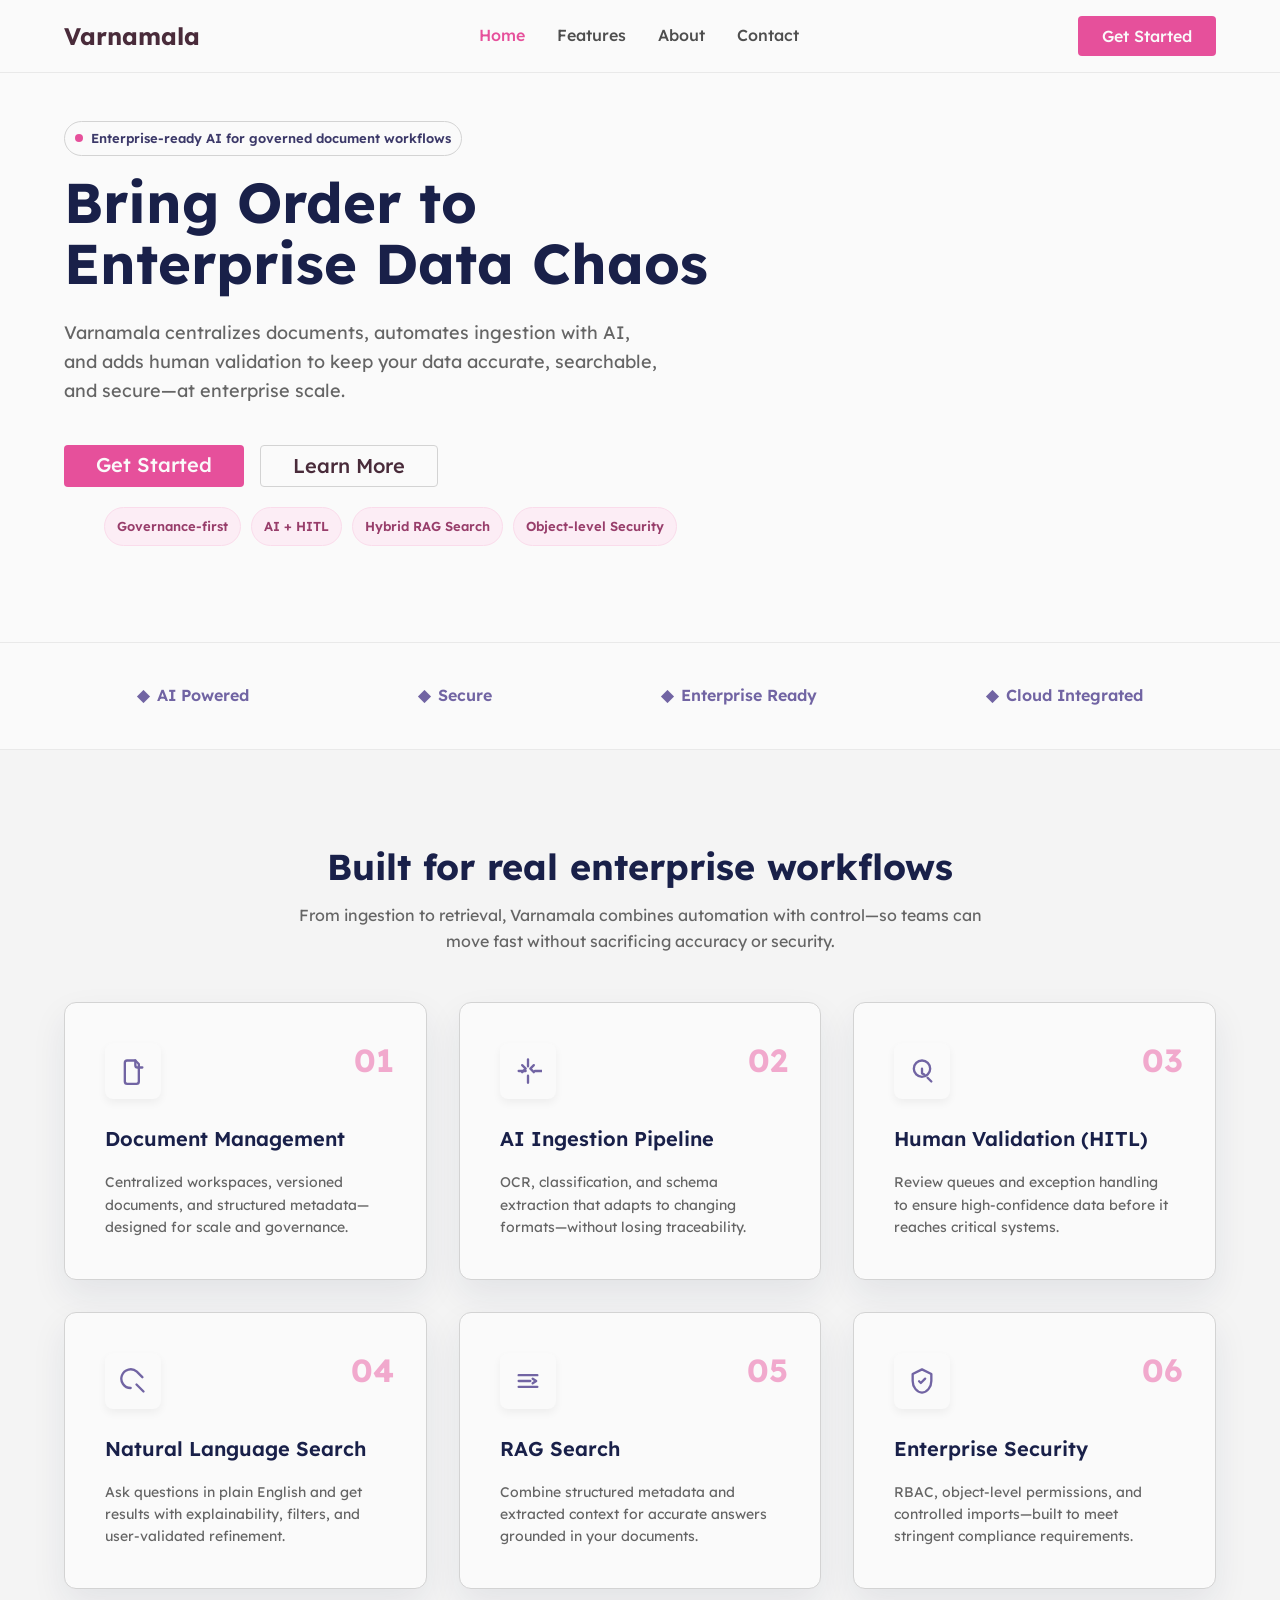
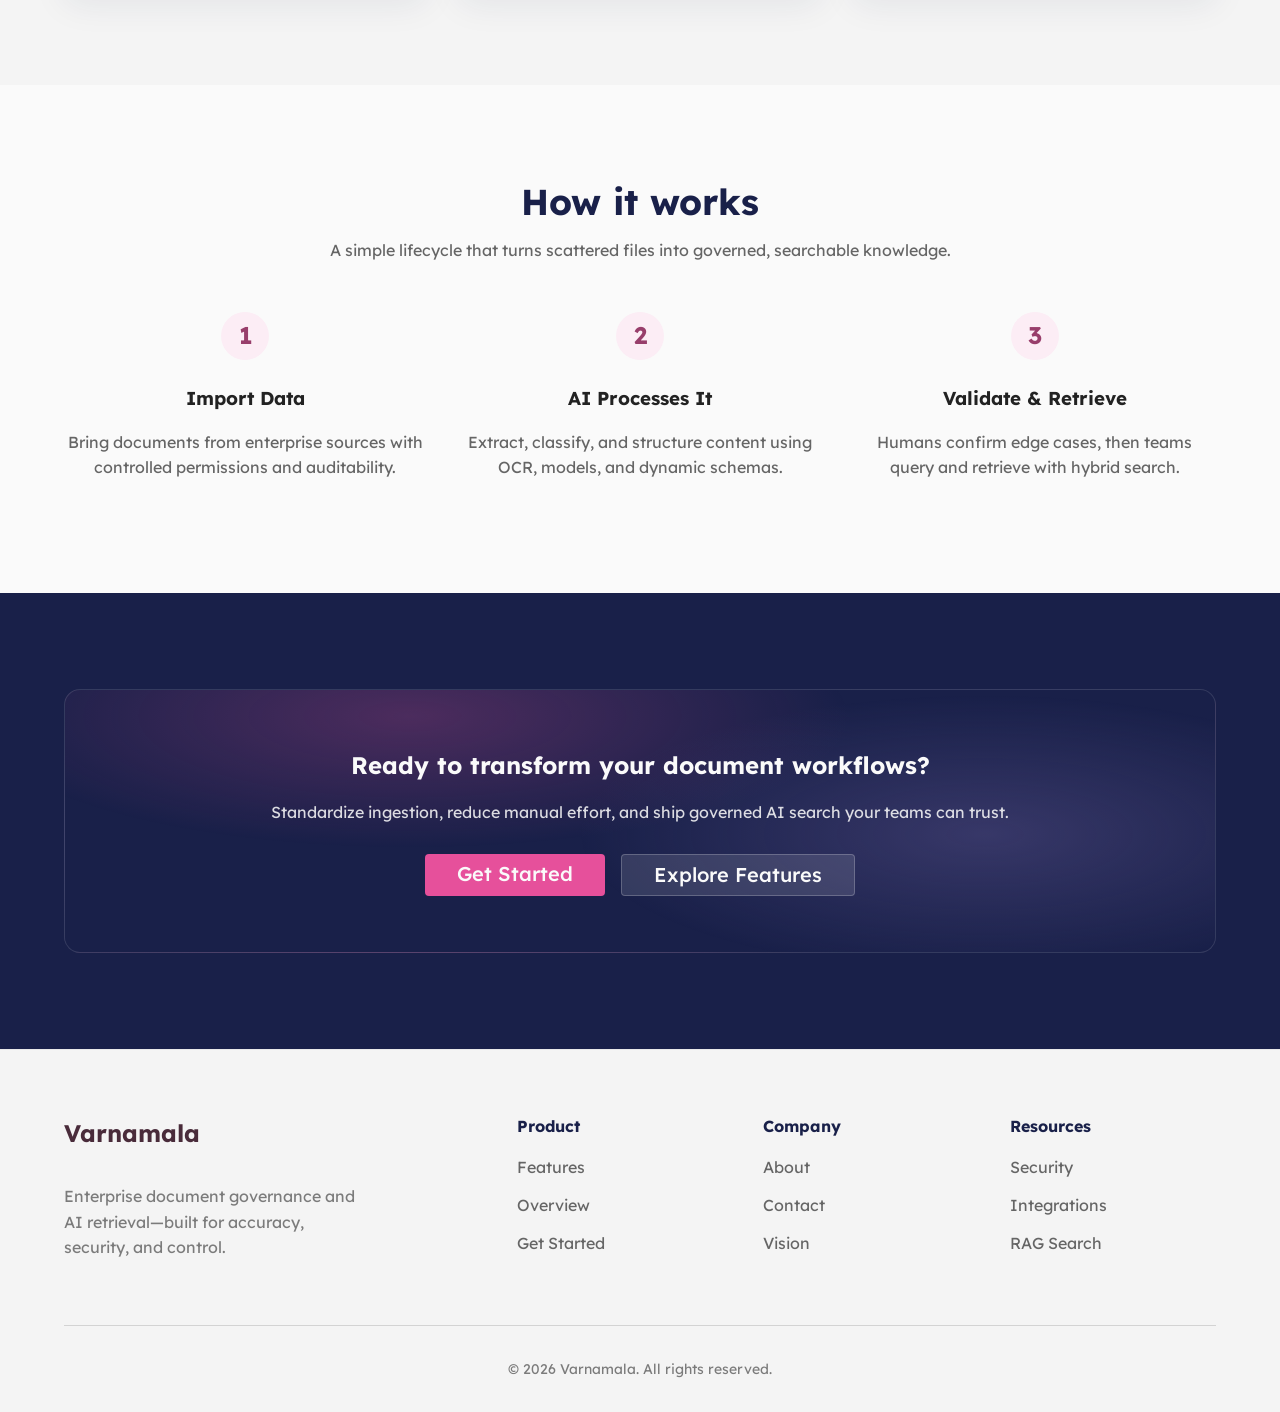
==== index.html @ 10e37506 "first commit" ====
<!doctype html>
<html lang="en">
  <head>
    <meta charset="utf-8" />
    <meta name="viewport" content="width=device-width, initial-scale=1" />
    <meta
      name="description"
      content="Varnamala brings order to enterprise data chaos with secure document management, AI ingestion, human validation, and hybrid RAG search."
    />
    <title>Varnamala | Bring Order to Enterprise Data Chaos</title>
    <link rel="stylesheet" href="./styles.css" />
  </head>
  <body>
    <a class="skip-link" href="#main">Skip to content</a>

    <header class="navbar" role="banner">
      <div class="container">
        <a class="navbar-brand" href="./index.html" aria-label="Varnamala Home">
          Varnamala
        </a>

        <nav class="navbar-nav" aria-label="Primary">
          <a class="active" href="./index.html">Home</a>
          <a href="./features.html">Features</a>
          <a href="./about.html">About</a>
          <a href="./contact.html">Contact</a>
        </nav>

        <a class="btn btn-primary" href="./contact.html">Get Started</a>
      </div>
    </header>

    <main id="main">
      <section class="hero hero-split section-light" aria-label="Hero">
        <div class="container">
          <div class="hero-content">
            <div class="mb-4">
              <span class="eyebrow">
                <span class="eyebrow-dot" aria-hidden="true"></span>
                Enterprise-ready AI for governed document workflows
              </span>
            </div>

            <h1>Bring Order to Enterprise Data Chaos</h1>
            <p>
              Varnamala centralizes documents, automates ingestion with AI, and
              adds human validation to keep your data accurate, searchable, and
              secure—at enterprise scale.
            </p>

            <div class="button-group">
              <a class="btn btn-primary btn-lg" href="./contact.html"
                >Get Started</a
              >
              <a class="btn btn-secondary btn-lg" href="./features.html"
                >Learn More</a
              >
            </div>

            <div class="pill-row" aria-label="Product highlights">
              <span class="pill">Governance-first</span>
              <span class="pill">AI + HITL</span>
              <span class="pill">Hybrid RAG Search</span>
              <span class="pill">Object-level Security</span>
            </div>
          </div>

          <div class="hero-image" aria-hidden="true">
            <img
              src="https://images.unsplash.com/photo-1526374965328-7f61d4dc18c5?auto=format&fit=crop&w=1200&q=70"
              alt=""
              loading="lazy"
            />
          </div>
        </div>
      </section>

      <section class="trust-indicators" aria-label="Trust indicators">
        <div class="container">
          <ul>
            <li>
              <span aria-hidden="true">◆</span>
              AI Powered
            </li>
            <li>
              <span aria-hidden="true">◆</span>
              Secure
            </li>
            <li>
              <span aria-hidden="true">◆</span>
              Enterprise Ready
            </li>
            <li>
              <span aria-hidden="true">◆</span>
              Cloud Integrated
            </li>
          </ul>
        </div>
      </section>

      <section class="section-gray" aria-label="Features overview">
        <div class="container">
          <div class="text-center mb-8">
            <h2 class="section-title">Built for real enterprise workflows</h2>
            <p class="section-subtitle">
              From ingestion to retrieval, Varnamala combines automation with
              control—so teams can move fast without sacrificing accuracy or
              security.
            </p>
          </div>

          <div class="grid-3">
            <article class="card card-light">
              <div class="card-number" aria-hidden="true">01</div>
              <div class="card-icon" aria-hidden="true">
                <svg viewBox="0 0 24 24" fill="none">
                  <path
                    d="M7 3h7l3 3v15a2 2 0 0 1-2 2H7a2 2 0 0 1-2-2V5a2 2 0 0 1 2-2Z"
                    stroke="currentColor"
                    stroke-width="2"
                    stroke-linejoin="round"
                  />
                  <path
                    d="M14 3v4a2 2 0 0 0 2 2h4"
                    stroke="currentColor"
                    stroke-width="2"
                    stroke-linecap="round"
                  />
                </svg>
              </div>
              <h3>Document Management</h3>
              <p>
                Centralized workspaces, versioned documents, and structured
                metadata—designed for scale and governance.
              </p>
            </article>

            <article class="card card-light">
              <div class="card-number" aria-hidden="true">02</div>
              <div class="card-icon" aria-hidden="true">
                <svg viewBox="0 0 24 24" fill="none">
                  <path
                    d="M12 2v6m0 8v6M4 12h6m8 0h6"
                    stroke="currentColor"
                    stroke-width="2"
                    stroke-linecap="round"
                  />
                  <path
                    d="M7 7l3 3-3 3m10-6-3 3 3 3"
                    stroke="currentColor"
                    stroke-width="2"
                    stroke-linecap="round"
                    stroke-linejoin="round"
                  />
                </svg>
              </div>
              <h3>AI Ingestion Pipeline</h3>
              <p>
                OCR, classification, and schema extraction that adapts to
                changing formats—without losing traceability.
              </p>
            </article>

            <article class="card card-light">
              <div class="card-number" aria-hidden="true">03</div>
              <div class="card-icon" aria-hidden="true">
                <svg viewBox="0 0 24 24" fill="none">
                  <path
                    d="M12 3a7 7 0 1 0 0 14 7 7 0 0 0 0-14Z"
                    stroke="currentColor"
                    stroke-width="2"
                  />
                  <path
                    d="M12 10v4l2 1"
                    stroke="currentColor"
                    stroke-width="2"
                    stroke-linecap="round"
                    stroke-linejoin="round"
                  />
                  <path
                    d="M20 21l-3.2-3.2"
                    stroke="currentColor"
                    stroke-width="2"
                    stroke-linecap="round"
                  />
                </svg>
              </div>
              <h3>Human Validation (HITL)</h3>
              <p>
                Review queues and exception handling to ensure high-confidence
                data before it reaches critical systems.
              </p>
            </article>

            <article class="card card-light">
              <div class="card-number" aria-hidden="true">04</div>
              <div class="card-icon" aria-hidden="true">
                <svg viewBox="0 0 24 24" fill="none">
                  <path
                    d="M10 18a8 8 0 1 1 5.3-14l4.7 4.7"
                    stroke="currentColor"
                    stroke-width="2"
                    stroke-linecap="round"
                  />
                  <path
                    d="M21 21l-6-6"
                    stroke="currentColor"
                    stroke-width="2"
                    stroke-linecap="round"
                  />
                </svg>
              </div>
              <h3>Natural Language Search</h3>
              <p>
                Ask questions in plain English and get results with
                explainability, filters, and user-validated refinement.
              </p>
            </article>

            <article class="card card-light">
              <div class="card-number" aria-hidden="true">05</div>
              <div class="card-icon" aria-hidden="true">
                <svg viewBox="0 0 24 24" fill="none">
                  <path
                    d="M4 7h16M4 12h10M4 17h16"
                    stroke="currentColor"
                    stroke-width="2"
                    stroke-linecap="round"
                  />
                  <path
                    d="M16 10l3 2-3 2"
                    stroke="currentColor"
                    stroke-width="2"
                    stroke-linecap="round"
                    stroke-linejoin="round"
                  />
                </svg>
              </div>
              <h3>RAG Search</h3>
              <p>
                Combine structured metadata and extracted context for accurate
                answers grounded in your documents.
              </p>
            </article>

            <article class="card card-light">
              <div class="card-number" aria-hidden="true">06</div>
              <div class="card-icon" aria-hidden="true">
                <svg viewBox="0 0 24 24" fill="none">
                  <path
                    d="M12 2 4 6v6c0 5 3.5 9.7 8 10 4.5-.3 8-5 8-10V6l-8-4Z"
                    stroke="currentColor"
                    stroke-width="2"
                    stroke-linejoin="round"
                  />
                  <path
                    d="M9.5 12.2 11 13.7l3.7-3.7"
                    stroke="currentColor"
                    stroke-width="2"
                    stroke-linecap="round"
                    stroke-linejoin="round"
                  />
                </svg>
              </div>
              <h3>Enterprise Security</h3>
              <p>
                RBAC, object-level permissions, and controlled imports—built to
                meet stringent compliance requirements.
              </p>
            </article>
          </div>
        </div>
      </section>

      <section class="section-light" aria-label="How it works">
        <div class="container">
          <div class="text-center mb-8">
            <h2 class="section-title">How it works</h2>
            <p class="section-subtitle">
              A simple lifecycle that turns scattered files into governed,
              searchable knowledge.
            </p>
          </div>

          <div class="how-it-works-flex">
            <div class="step">
              <div class="step-number">1</div>
              <h3 class="mb-2">Import Data</h3>
              <p class="muted">
                Bring documents from enterprise sources with controlled
                permissions and auditability.
              </p>
            </div>
            <div class="step">
              <div class="step-number">2</div>
              <h3 class="mb-2">AI Processes It</h3>
              <p class="muted">
                Extract, classify, and structure content using OCR, models, and
                dynamic schemas.
              </p>
            </div>
            <div class="step">
              <div class="step-number">3</div>
              <h3 class="mb-2">Validate &amp; Retrieve</h3>
              <p class="muted">
                Humans confirm edge cases, then teams query and retrieve with
                hybrid search.
              </p>
            </div>
          </div>
        </div>
      </section>

      <section class="section-dark" aria-label="Call to action">
        <div class="container">
          <div class="cta-panel text-center">
            <h2 class="mb-4">Ready to transform your document workflows?</h2>
            <p>
              Standardize ingestion, reduce manual effort, and ship governed AI
              search your teams can trust.
            </p>
            <div class="button-group">
              <a class="btn btn-primary btn-lg" href="./contact.html"
                >Get Started</a
              >
              <a class="btn btn-inverted btn-lg" href="./features.html"
                >Explore Features</a
              >
            </div>
          </div>
        </div>
      </section>
    </main>

    <footer role="contentinfo">
      <div class="container">
        <div class="footer-grid">
          <div class="footer-brand">
            <div class="footer-brand-title">
              <h2>Varnamala</h2>
            </div>
            <p>
              Enterprise document governance and AI retrieval—built for accuracy,
              security, and control.
            </p>
          </div>

          <div class="footer-links">
            <h4>Product</h4>
            <ul>
              <li><a href="./features.html">Features</a></li>
              <li><a href="./index.html#main">Overview</a></li>
              <li><a href="./contact.html">Get Started</a></li>
            </ul>
          </div>

          <div class="footer-links">
            <h4>Company</h4>
            <ul>
              <li><a href="./about.html">About</a></li>
              <li><a href="./contact.html">Contact</a></li>
              <li><a href="./about.html#vision">Vision</a></li>
            </ul>
          </div>

          <div class="footer-links">
            <h4>Resources</h4>
            <ul>
              <li><a href="./features.html#security">Security</a></li>
              <li><a href="./features.html#integrations">Integrations</a></li>
              <li><a href="./features.html#rag">RAG Search</a></li>
            </ul>
          </div>
        </div>

        <div class="footer-bottom">
          © <span>2026</span> Varnamala. All rights reserved.
        </div>
      </div>
    </footer>
  </body>
</html>
---- styles.css ----
@import url('https://fonts.googleapis.com/css2?family=Lexend+Deca:wght@300;400;500;600;700&display=swap');

:root {
  /* Surface Colors */
  --surface-10: #FAFAFA;
  --surface-25: #F4F4F4;
  --surface-50: #E9E9E9;
  --surface-100: #D3D3D3;
  --surface-200: #BDBDBD;
  --surface-300: #A7A7A7;
  --surface-400: #919191;
  --surface-500: #7B7B7B;
  --surface-600: #656565;
  --surface-700: #4E4E4E;
  --surface-800: #383838;
  --surface-900: #222222;

  /* Primary Colors (Magenta/Pink) */
  --primary-50: #FCEDF5;
  --primary-100: #FADCEB;
  --primary-300: #F096C3;
  --primary-500: #E6509B;
  --primary-700: #983E6B;
  --primary-900: #492B3A;

  /* Secondary Colors (Purple/Blue) */
  --secondary-50: #F5F3F8;
  --secondary-100: #DBD8E8;
  --secondary-300: #8D83B5;
  --secondary-500: #7164A3;
  --secondary-700: #3C3969;
  --secondary-900: #192049;

  /* Error Colors */
  --error-50: #FFEAF0;
  --error-100: #FFD5E1;
  --error-300: #FF729C;
  --error-500: #FF155A;
  --error-700: #A7294E;
  --error-900: #4E2431;

  /* Success Colors */
  --success-50: #EDF5E6;
  --success-100: #DAEBCD;
  --success-300: #91C36A;
  --success-500: #489B06;
  --success-700: #396B11;
  --success-900: #2A3A1C;

  /* Warning Colors */
  --warning-50: #FBF5E5;
  --warning-100: #F6EACC;
  --warning-300: #E3C166;
  --warning-500: #D09800;
  --warning-700: #8A690E;
  --warning-900: #453A1B;

  /* Typography */
  --font-heading: "Lexend Deca", sans-serif;
  --font-body: "Lexend Deca", sans-serif;

  --base-transition: all 0.3s cubic-bezier(0.4, 0, 0.2, 1);
}

body {
  font-family: var(--font-body);
  background-color: var(--surface-10);
  color: var(--surface-900);
  margin: 0;
  padding: 0;
  line-height: 1.6;
}

h1,
h2,
h3,
h4,
h5,
h6 {
  font-family: var(--font-heading);
  margin-top: 0;
  color: var(--surface-900);
}

a {
  text-decoration: none;
  color: var(--primary-500);
  transition: var(--base-transition);
}

a:hover {
  color: var(--primary-700);
}

/* Container */
.container {
  max-width: 1200px;
  margin: 0 auto;
  padding: 0 24px;
}

/* Navbar */
.navbar {
  background: rgba(250, 250, 250, 0.9);
  backdrop-filter: blur(10px);
  position: sticky;
  top: 0;
  z-index: 1000;
  border-bottom: 1px solid var(--surface-50);
  padding: 16px 0;
}

.navbar .container {
  display: flex;
  justify-content: space-between;
  align-items: center;
}

.navbar-brand {
  display: flex;
  align-items: center;
  gap: 8px;
  font-size: 24px;
  font-weight: 700;
  color: var(--primary-900);
}

.navbar-brand img {
  height: 40px;
  width: auto;
}

.navbar-nav {
  display: flex;
  gap: 32px;
  align-items: center;
}

.navbar-nav a {
  color: var(--surface-700);
  font-weight: 500;
}

.navbar-nav a:hover,
.navbar-nav a.active {
  color: var(--primary-500);
}

/* Button System */
.btn {
  display: inline-block;
  padding: 0.625rem 1.5rem;
  font-family: var(--font-heading);
  font-weight: 500;
  text-decoration: none;
  border-radius: 4px;
  transition: var(--base-transition);
  cursor: pointer;
  border: none;
  text-align: center;
  font-size: 16px;
  line-height: 20px;
  height: 40px;
  box-sizing: border-box;
}

.btn-primary {
  background: var(--primary-500);
  color: var(--surface-10);
  border: none;
}

.btn-primary:hover {
  background: var(--primary-300);
  color: var(--surface-10);
  transform: translateY(-2px);
  box-shadow: 0 4px 12px rgba(230, 80, 155, 0.3);
}

.btn-primary:active {
  background: var(--primary-700);
  color: var(--surface-10);
}

.btn-primary:focus {
  background: var(--primary-500);
  color: var(--surface-10);
  outline: 2px solid var(--primary-300);
  outline-offset: 2px;
}

.btn-primary:disabled {
  background: var(--surface-25);
  color: var(--surface-300);
  cursor: not-allowed;
  transform: none;
}

.btn-secondary {
  background: var(--surface-10);
  color: var(--primary-900);
  border: 1px solid var(--surface-100);
}

.btn-secondary:hover {
  background: var(--surface-10);
  color: var(--primary-500);
  border-color: var(--primary-500);
  transform: translateY(-2px);
}

.btn-secondary:active {
  background: var(--surface-10);
  color: var(--primary-700);
  border-color: var(--primary-700);
}

.btn-secondary:focus {
  background: var(--surface-10);
  color: var(--primary-500);
  border-color: var(--primary-500);
  box-shadow: 0 0 0 3px rgba(230, 80, 155, 0.1);
}

.btn-secondary:disabled {
  background: var(--surface-10);
  color: var(--surface-300);
  border-color: var(--surface-50);
  cursor: not-allowed;
  transform: none;
}

.btn-lg {
  padding: 0.625rem 2rem;
  font-size: 20px;
  line-height: 20px;
  font-weight: 500;
  height: auto;
  box-sizing: border-box;
}

/* Sections */
section {
  padding: 96px 0;
}

.section-light {
  background: var(--surface-10);
}

.section-gray {
  background: var(--surface-25);
}

.section-dark {
  background: var(--secondary-900);
  color: var(--surface-10);
}

.section-dark h1,
.section-dark h2,
.section-dark h3,
.section-dark p {
  color: var(--surface-10);
}

.hero {
  text-align: center;
  padding: 48px 0 96px;
}

.hero h1 {
  font-size: 56px;
  line-height: 1.1;
  margin-bottom: 24px;
  color: var(--secondary-900);
}

.hero p {
  font-size: 18px;
  color: var(--surface-600);
  max-width: 600px;
  margin: 0 auto 40px;
}

.button-group {
  display: flex;
  gap: 16px;
  justify-content: center;
}

.hero-split .container {
  display: flex;
  align-items: center;
  gap: 64px;
  text-align: left;
}

.hero-split .hero-content {
  flex: 1.2;
}

.hero-split .hero-content p {
  margin-left: 0;
}

.hero-split .button-group {
  justify-content: flex-start;
}

.hero-split .hero-image {
  flex: 0.8;
  display: flex;
  justify-content: flex-end;
  max-width: 480px;
  width: 100%;
  overflow: hidden;
}

.hero-split .hero-image img {
  display: block;
  width: 100%;
  max-width: 480px;
  height: auto;
  transform: perspective(1000px) rotateY(-5deg) rotateX(2deg) scale(1.1);
  transform-origin: center center;
  transition: var(--base-transition);
}

.hero-split .hero-image img:hover {
  transform: perspective(1000px) rotateY(0deg) rotateX(0deg) scale(1.06);
}

/* Trust Indicators */
.trust-indicators {
  padding: 40px 0;
  border-top: 1px solid var(--surface-50);
  border-bottom: 1px solid var(--surface-50);
  background: var(--surface-10);
}

.trust-indicators ul {
  display: flex;
  justify-content: space-around;
  list-style: none;
  padding: 0;
  margin: 0;
  flex-wrap: wrap;
  gap: 24px;
}

.trust-indicators li {
  font-weight: 600;
  color: var(--secondary-500);
  display: flex;
  align-items: center;
  gap: 8px;
}

/* Cards */
.grid-3 {
  display: grid;
  grid-template-columns: repeat(3, 1fr);
  gap: 32px;
}

.grid-2 {
  display: grid;
  grid-template-columns: repeat(2, 1fr);
  gap: 40px;
}

.card {
  position: relative;
  background: var(--surface-10);
  border: 1px solid var(--surface-100);
  border-radius: 12px;
  padding: 40px;
  transition: var(--base-transition);
  box-shadow: 0 15px 35px rgba(25, 32, 73, 0.08);
  display: flex;
  flex-direction: column;
  gap: 16px;
}

.card:hover {
  transform: translateY(-8px);
  box-shadow: 0 20px 40px rgba(0, 0, 0, 0.1);
}

.card-light {
  background: var(--surface-10);
}

.card-dark {
  background: var(--secondary-900);
  border: none;
}

.card-dark h3 {
  color: var(--surface-10) !important;
}

.card-dark p {
  color: var(--surface-300) !important;
}

.card-icon {
  width: 56px;
  height: 56px;
  background: var(--surface-10);
  border-radius: 8px;
  display: flex;
  align-items: center;
  justify-content: center;
  margin-bottom: 8px;
  box-shadow: 0 4px 8px rgba(0, 0, 0, 0.05);
}

.card-dark .card-icon {
  background: rgba(255, 255, 255, 0.1);
}

.card-icon svg {
  width: 28px;
  height: 28px;
  color: var(--secondary-500);
}

.card-dark .card-icon svg {
  color: var(--surface-10);
}

.card-number {
  position: absolute;
  top: 32px;
  right: 32px;
  font-size: 32px;
  font-weight: 700;
  color: var(--primary-300);
  opacity: 0.8;
}

.card-dark .card-number {
  color: var(--primary-500);
  opacity: 0.4;
}

.card h3 {
  color: var(--secondary-900);
  font-size: 20px;
  font-weight: 600;
  margin: 0;
}

.card p {
  color: var(--surface-600);
  font-size: 14px;
  margin: 0;
  line-height: 1.6;
}

/* How It Works */
.step {
  text-align: center;
  flex: 1;
}

.step-number {
  background: var(--primary-50);
  color: var(--primary-700);
  width: 48px;
  height: 48px;
  border-radius: 50%;
  display: flex;
  align-items: center;
  justify-content: center;
  font-size: 24px;
  font-weight: 700;
  margin: 0 auto 24px;
}

.how-it-works-flex {
  display: flex;
  gap: 32px;
  justify-content: space-between;
}

/* FAQ */
/* .faq-list {
  max-width: 800px;
  margin: 0 auto;
}
.faq-item {
  border-bottom: 1px solid var(--surface-50);
  padding: 24px 0;
}
.faq-item:last-child {
  border-bottom: none;
}
.faq-question {
  font-weight: 600;
  font-size: 18px;
  margin-bottom: 8px;
  color: var(--secondary-700);
}
.faq-answer {
  color: var(--surface-600);
} */

/* Footer */
footer {
  background: var(--surface-25);
  padding: 64px 0 32px;
  border-top: 1px solid var(--surface-50);
}

.footer-grid {
  display: grid;
  grid-template-columns: 2fr 1fr 1fr 1fr;
  gap: 40px;
  margin-bottom: 48px;
}

.footer-brand {
  display: flex;
  flex-direction: column;
}

.footer-brand-title {
  display: flex;
  align-items: center;
  gap: 8px;
  margin-bottom: 16px;
}

.footer-brand-title h2 {
  color: var(--primary-900);
  margin-bottom: 0px;
}

.footer-brand-title img {
  height: 40px;
  width: auto;
}

.footer-brand p {
  color: var(--surface-500);
  max-width: 300px;
}

.footer-links h4 {
  color: var(--secondary-900);
  margin-bottom: 16px;
}

.footer-links ul {
  list-style: none;
  padding: 0;
  margin: 0;
}

.footer-links li {
  margin-bottom: 12px;
}

.footer-links a {
  color: var(--surface-600);
}

.footer-links a:hover {
  color: var(--primary-500);
}

.footer-bottom {
  text-align: center;
  padding-top: 32px;
  border-top: 1px solid var(--surface-100);
  color: var(--surface-500);
  font-size: 14px;
}

/* Utility */
.text-center {
  text-align: center;
}

.mb-2 {
  margin-bottom: 8px;
}

.mb-4 {
  margin-bottom: 16px;
}

.mb-8 {
  margin-bottom: 32px;
}

.mt-8 {
  margin-top: 32px;
}

/* Contact Form */
.contact-container {
  display: grid;
  grid-template-columns: 1fr 1fr;
  gap: 64px;
  margin-top: 32px;
}

.form-group {
  margin-bottom: 24px;
}

.form-label {
  display: block;
  font-weight: 500;
  margin-bottom: 8px;
  color: var(--surface-800);
}

.form-control {
  width: 100%;
  padding: 12px 16px;
  border: 1px solid var(--surface-200);
  border-radius: 4px;
  font-family: var(--font-body);
  font-size: 16px;
  box-sizing: border-box;
  transition: var(--base-transition);
}

.form-control:focus {
  outline: none;
  border-color: var(--primary-500);
  box-shadow: 0 0 0 3px rgba(230, 80, 155, 0.1);
}

textarea.form-control {
  min-height: 120px;
  resize: vertical;
}

.contact-info p {
  font-size: 16px;
  color: var(--surface-600);
  margin-bottom: 16px;
}

/* Features page */
.feature-block {
  display: flex;
  align-items: center;
  gap: 64px;
  margin-bottom: 96px;
}

.feature-block:nth-child(even) {
  flex-direction: row-reverse;
}

.feature-content {
  flex: 1;
}

.feature-content h2 {
  color: var(--secondary-700);
  margin-bottom: 16px;
}

.feature-content p {
  color: var(--surface-600);
  font-size: 16px;
}

.feature-image {
  flex: 1;
  background: var(--surface-25);
  border-radius: 8px;
  border: 1px solid var(--surface-50);
  display: flex;
  overflow: hidden;
  box-shadow: 0 8px 24px rgba(0, 0, 0, 0.08);
}

.feature-image img {
  width: 100%;
  height: auto;
  display: block;
  object-fit: cover;
}

/* Content layout for About */
.content-box {
  max-width: 800px;
  margin: 0 auto;
}

.content-box h2 {
  color: var(--secondary-700);
  margin-top: 48px;
  margin-bottom: 16px;
}

.content-box p {
  color: var(--surface-600);
  font-size: 16px;
  margin-bottom: 24px;
}

/* Responsive */
@media (max-width: 900px) {
  .grid-3 {
    grid-template-columns: repeat(2, 1fr);
  }

  .contact-container {
    grid-template-columns: 1fr;
  }

  .hero-split .container,
  .feature-block,
  .feature-block:nth-child(even) {
    flex-direction: column;
    text-align: center;
    gap: 32px;
  }

  .hero-split .button-group {
    justify-content: center;
  }

  .hero-split .hero-image {
    justify-content: center;
  }

  .hero-split .hero-image {
    max-width: 100%;
    margin-inline: auto;
  }

  .hero-split .hero-image img {
    max-width: none;
    width: 100%;
    transform: scale(1.08);
  }

  .hero-split .hero-image img:hover {
    transform: scale(1.05);
  }

  .how-it-works-flex {
    flex-direction: column;
  }
}

@media (max-width: 600px) {

  .grid-3,
  .grid-2 {
    grid-template-columns: 1fr;
  }

  .navbar-nav {
    display: none;
  }

  .navbar .btn {
    display: none;
  }

  .hero h1 {
    font-size: 40px;
  }

  .footer-grid {
    grid-template-columns: 1fr;
  }

  .button-group {
    flex-direction: column;
  }
}

/* ------------------------------ */
/* Project-specific additions     */
/* ------------------------------ */

* {
  box-sizing: border-box;
}

.skip-link {
  position: absolute;
  left: -999px;
  top: auto;
  width: 1px;
  height: 1px;
  overflow: hidden;
}

.skip-link:focus {
  left: 16px;
  top: 16px;
  width: auto;
  height: auto;
  padding: 10px 12px;
  background: var(--surface-10);
  border: 1px solid var(--surface-100);
  border-radius: 8px;
  box-shadow: 0 10px 20px rgba(0, 0, 0, 0.1);
  z-index: 2000;
}

.eyebrow {
  display: inline-flex;
  align-items: center;
  gap: 8px;
  padding: 6px 10px;
  border-radius: 999px;
  border: 1px solid var(--surface-100);
  background: var(--surface-10);
  color: var(--secondary-700);
  font-weight: 600;
  font-size: 13px;
}

.eyebrow-dot {
  width: 8px;
  height: 8px;
  border-radius: 999px;
  background: var(--primary-500);
}

.page-hero {
  padding: 56px 0 48px;
  border-bottom: 1px solid var(--surface-50);
}

.page-hero p {
  max-width: 760px;
  margin: 0 auto;
  color: var(--surface-600);
  font-size: 18px;
}

.section-title {
  font-size: 36px;
  line-height: 1.15;
  margin-bottom: 16px;
  color: var(--secondary-900);
}

.section-subtitle {
  color: var(--surface-600);
  max-width: 720px;
  margin: 0 auto 48px;
}

.checklist {
  list-style: none;
  padding: 0;
  margin: 24px 0 0;
  display: grid;
  gap: 10px;
}

.checklist li {
  display: flex;
  gap: 10px;
  align-items: flex-start;
  color: var(--surface-600);
}

.check {
  flex: 0 0 auto;
  width: 18px;
  height: 18px;
  border-radius: 999px;
  background: var(--success-50);
  border: 1px solid var(--success-100);
  display: inline-flex;
  align-items: center;
  justify-content: center;
  margin-top: 3px;
}

.check svg {
  width: 12px;
  height: 12px;
  color: var(--success-700);
}

.cta-panel {
  border: 1px solid rgba(255, 255, 255, 0.12);
  border-radius: 16px;
  padding: 56px;
  background: radial-gradient(800px 240px at 30% 10%, rgba(230, 80, 155, 0.25), rgba(25, 32, 73, 0) 55%),
    radial-gradient(700px 240px at 80% 55%, rgba(113, 100, 163, 0.35), rgba(25, 32, 73, 0) 58%);
}

.cta-panel p {
  color: rgba(250, 250, 250, 0.86);
  max-width: 760px;
  margin: 12px auto 28px;
}

.cta-panel .button-group {
  justify-content: center;
}

.btn-inverted {
  background: rgba(250, 250, 250, 0.12);
  border: 1px solid rgba(250, 250, 250, 0.22);
  color: var(--surface-10);
}

.btn-inverted:hover {
  background: rgba(250, 250, 250, 0.16);
  border-color: rgba(250, 250, 250, 0.32);
  transform: translateY(-2px);
  color: var(--surface-10);
}

.btn-inverted:focus {
  outline: 2px solid rgba(250, 250, 250, 0.35);
  outline-offset: 2px;
}

.pill-row {
  display: flex;
  gap: 10px;
  flex-wrap: wrap;
  justify-content: center;
  margin-top: 20px;
}

.pill {
  padding: 8px 12px;
  border-radius: 999px;
  background: var(--primary-50);
  border: 1px solid var(--primary-100);
  color: var(--primary-700);
  font-weight: 600;
  font-size: 13px;
}

.muted {
  color: var(--surface-600);
}

.sr-only {
  position: absolute;
  width: 1px;
  height: 1px;
  padding: 0;
  margin: -1px;
  overflow: hidden;
  clip: rect(0, 0, 0, 0);
  white-space: nowrap;
  border: 0;
}

.field-hint {
  color: var(--surface-500);
  font-size: 13px;
  margin-top: 6px;
}

@media (max-width: 900px) {
  .cta-panel {
    padding: 40px;
  }
}

@media (max-width: 600px) {
  .page-hero {
    padding: 48px 0 40px;
  }

  .section-title {
    font-size: 30px;
  }

  .cta-panel {
    padding: 28px;
  }
}
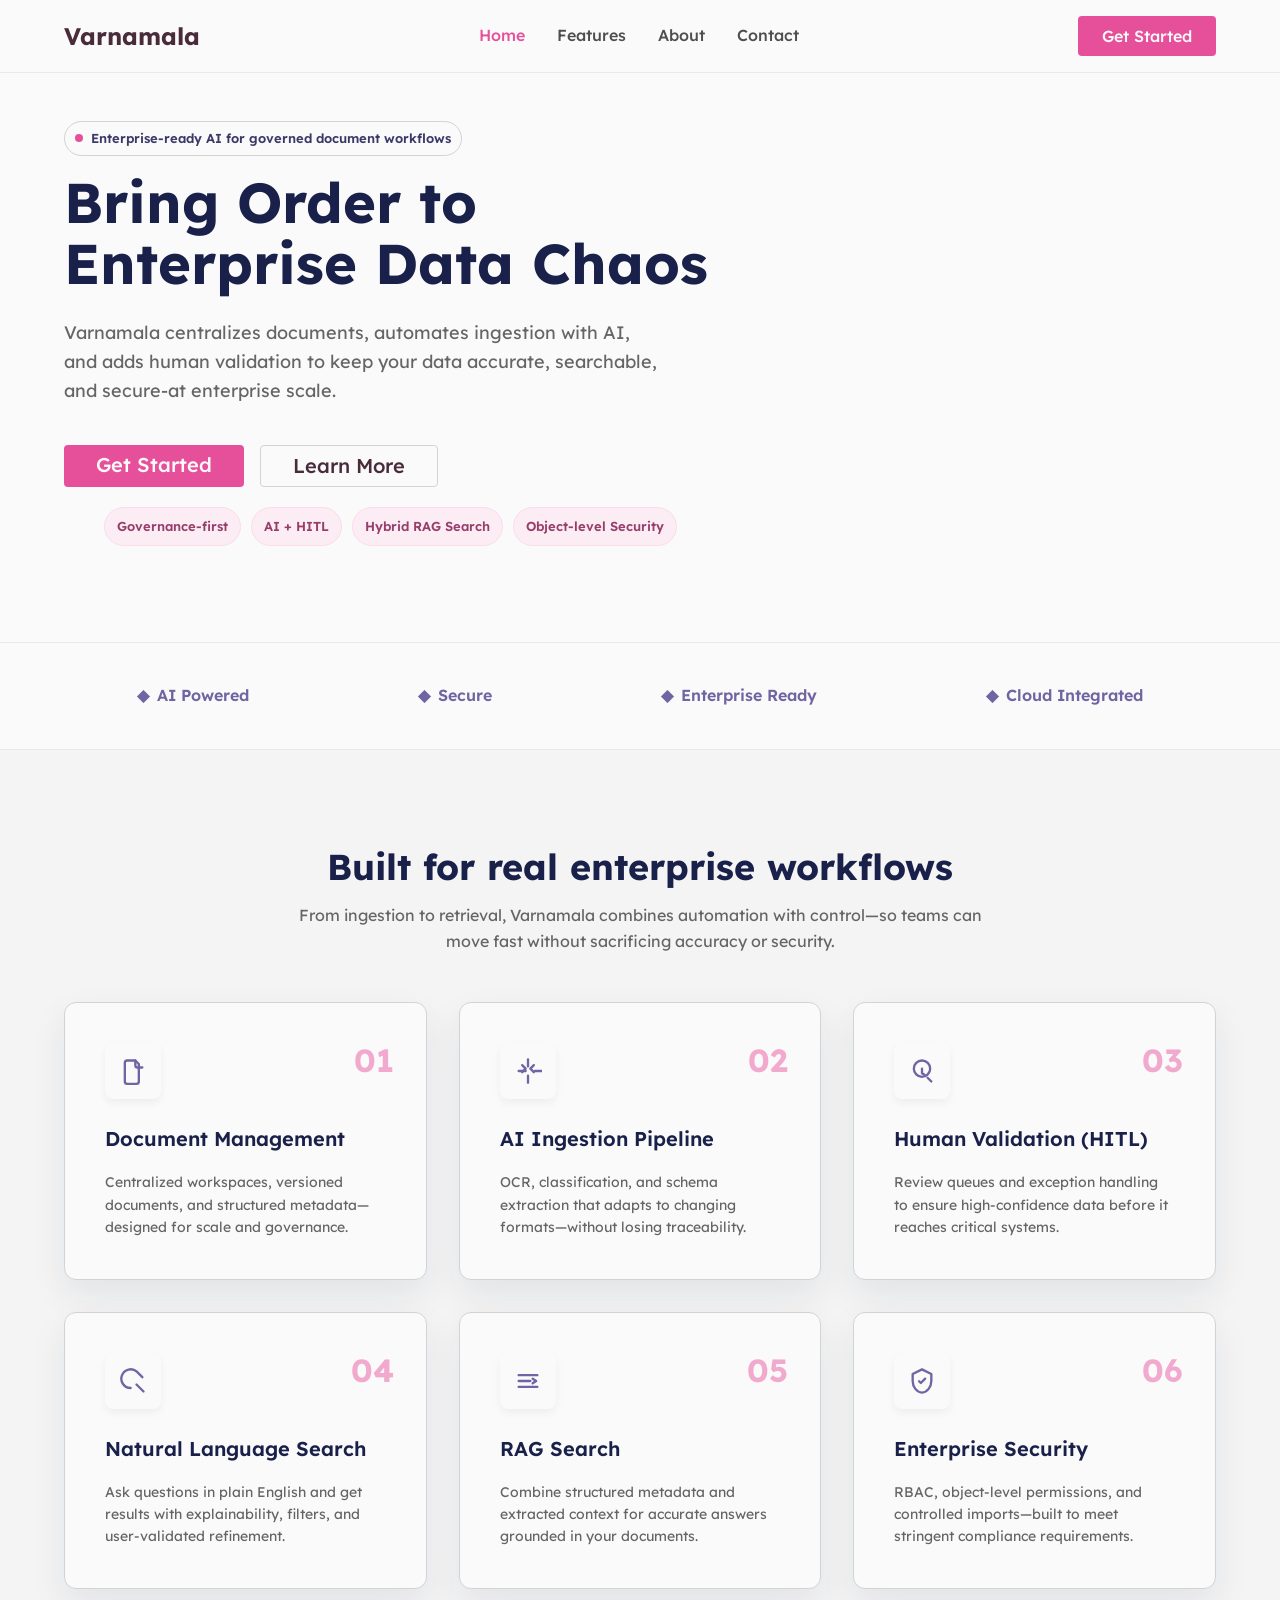
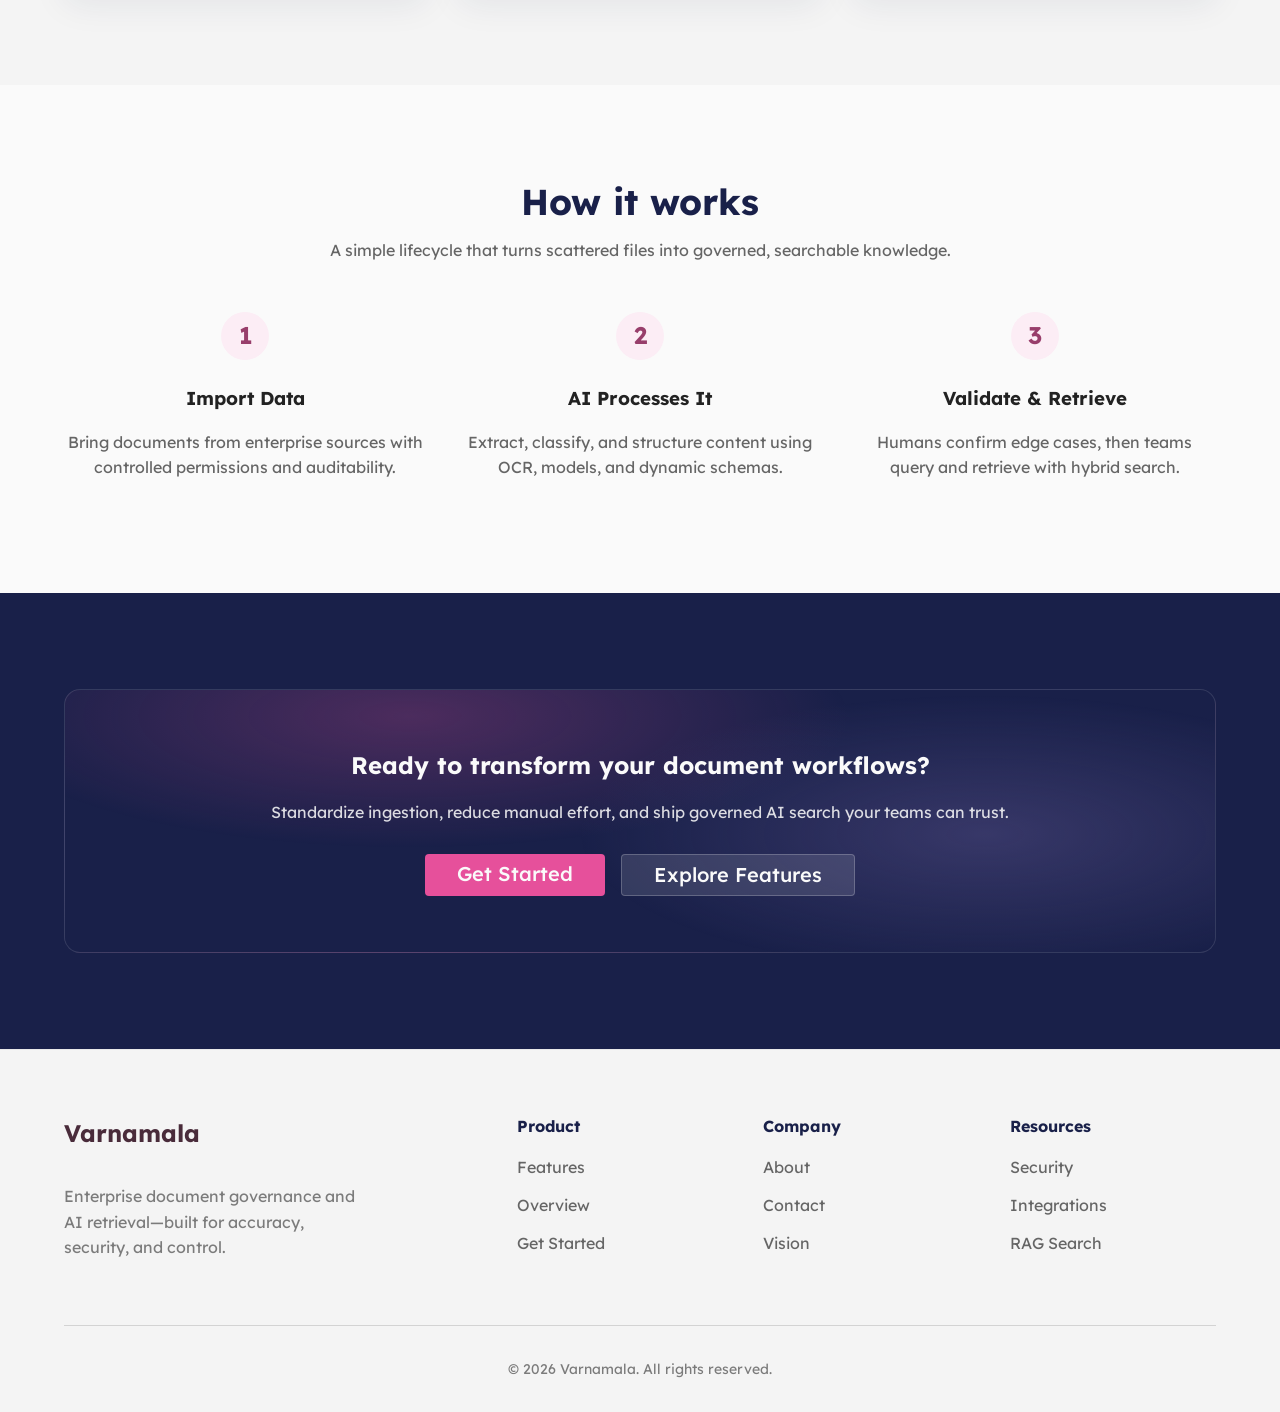
==== commit bd62b90b: "Home" ====
--- a/index.html
+++ b/index.html
@@ -45,7 +45,7 @@
             <p>
               Varnamala centralizes documents, automates ingestion with AI, and
               adds human validation to keep your data accurate, searchable, and
-              secure—at enterprise scale.
+              secure-at enterprise scale.
             </p>
 
             <div class="button-group">
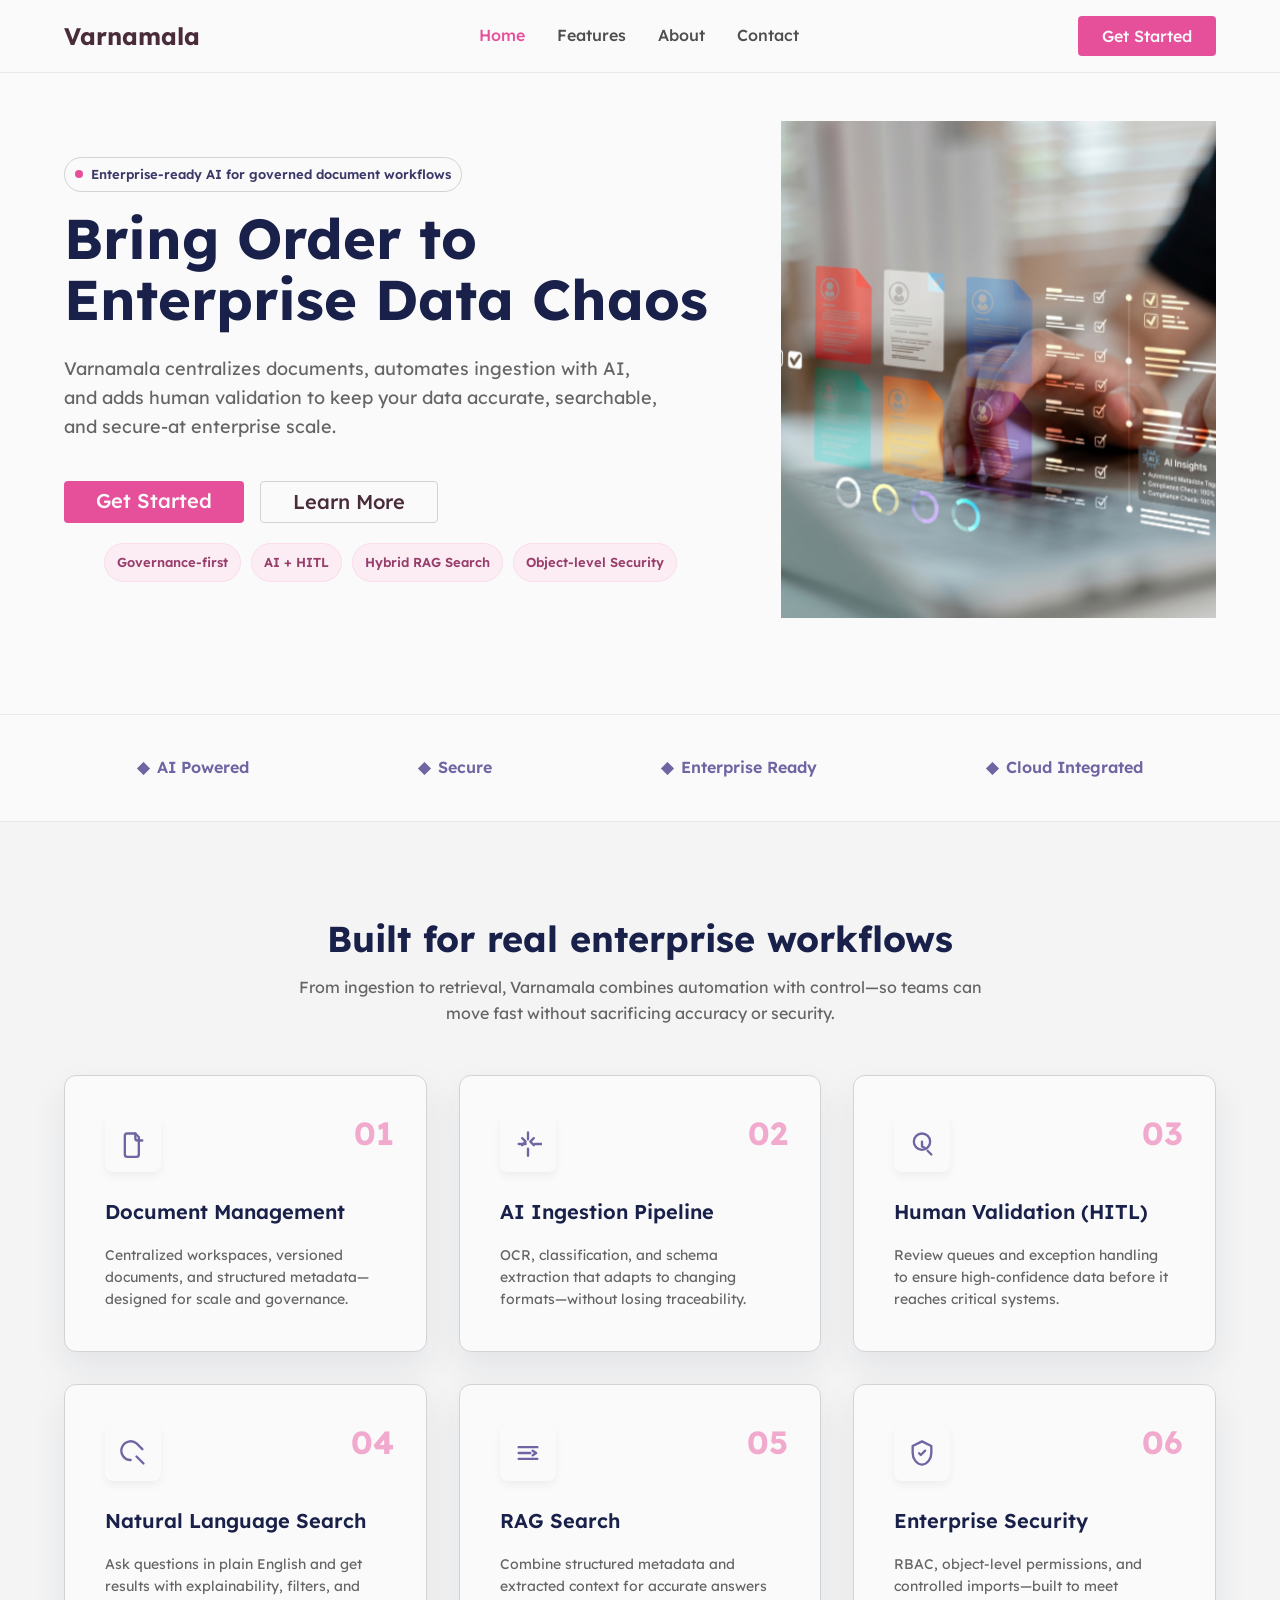
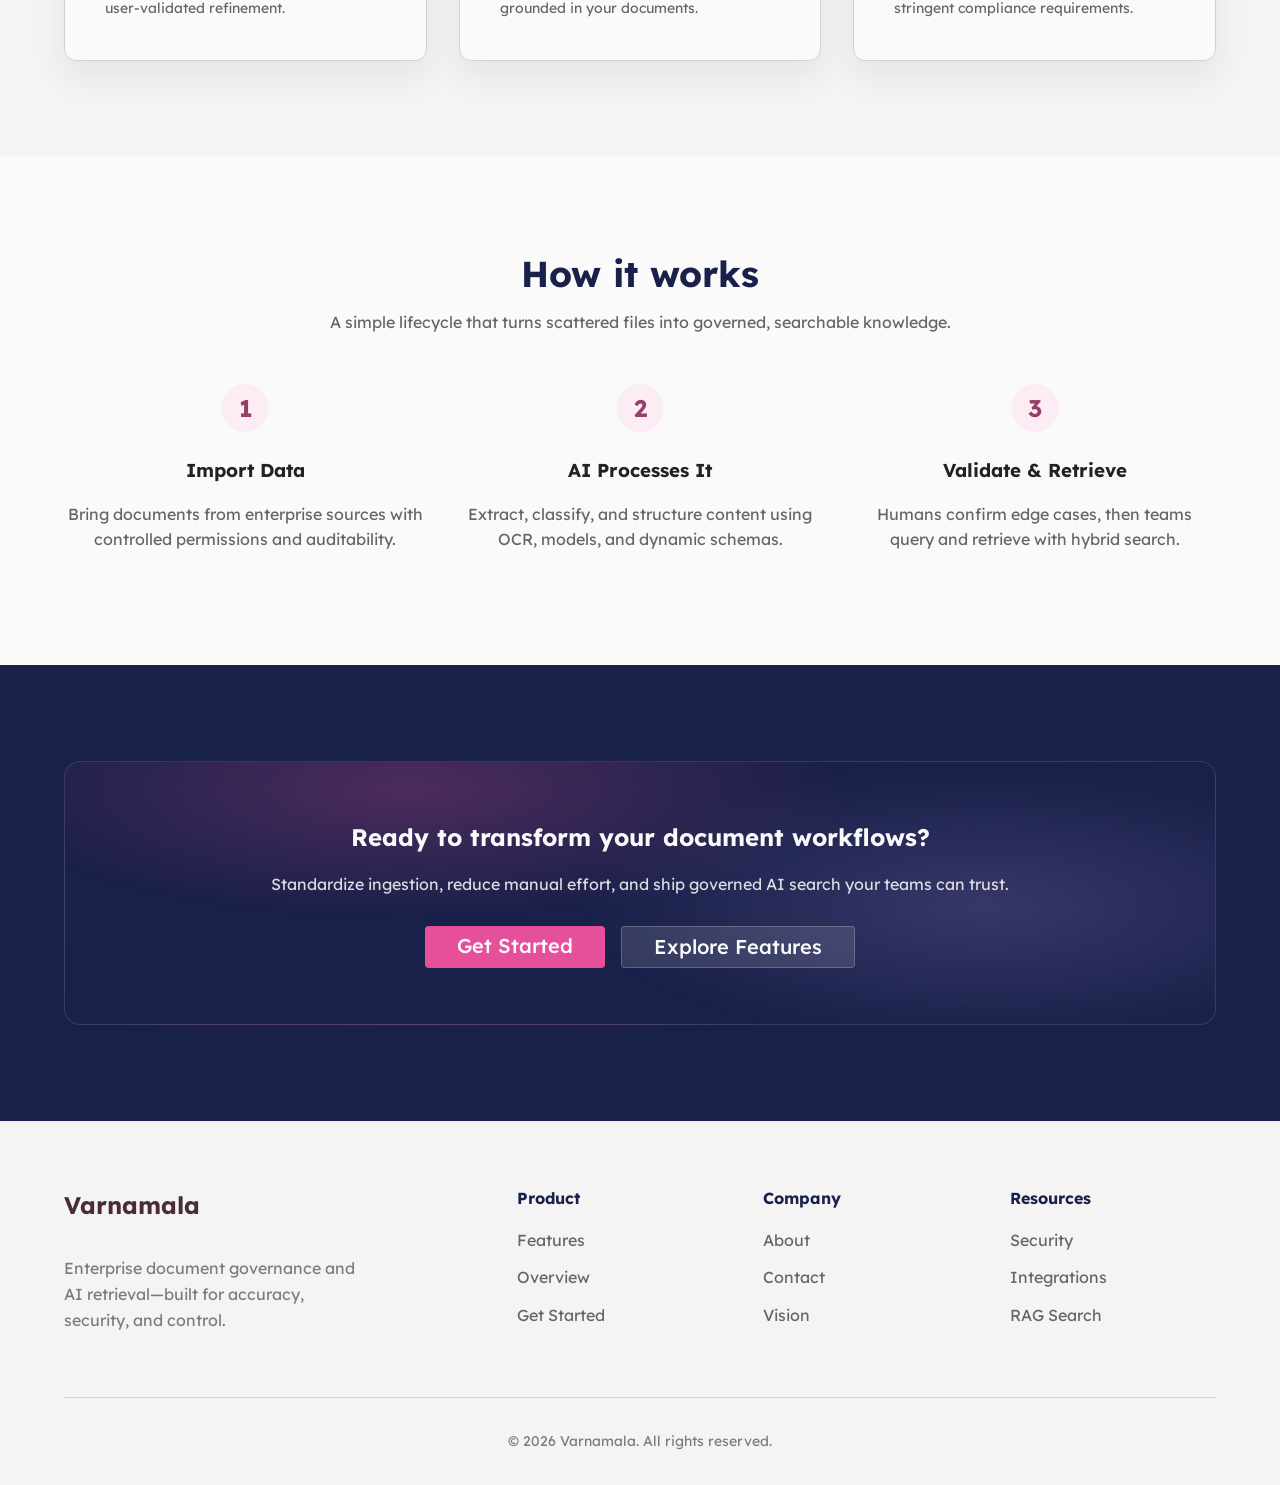
==== commit bc17a489: "Images" ====
--- a/index.html
+++ b/index.html
@@ -67,8 +67,8 @@
 
           <div class="hero-image" aria-hidden="true">
             <img
-              src="https://images.unsplash.com/photo-1526374965328-7f61d4dc18c5?auto=format&fit=crop&w=1200&q=70"
-              alt=""
+              src="./images/hero.png"
+              alt="Varnamala Hero Image"
               loading="lazy"
             />
           </div>
